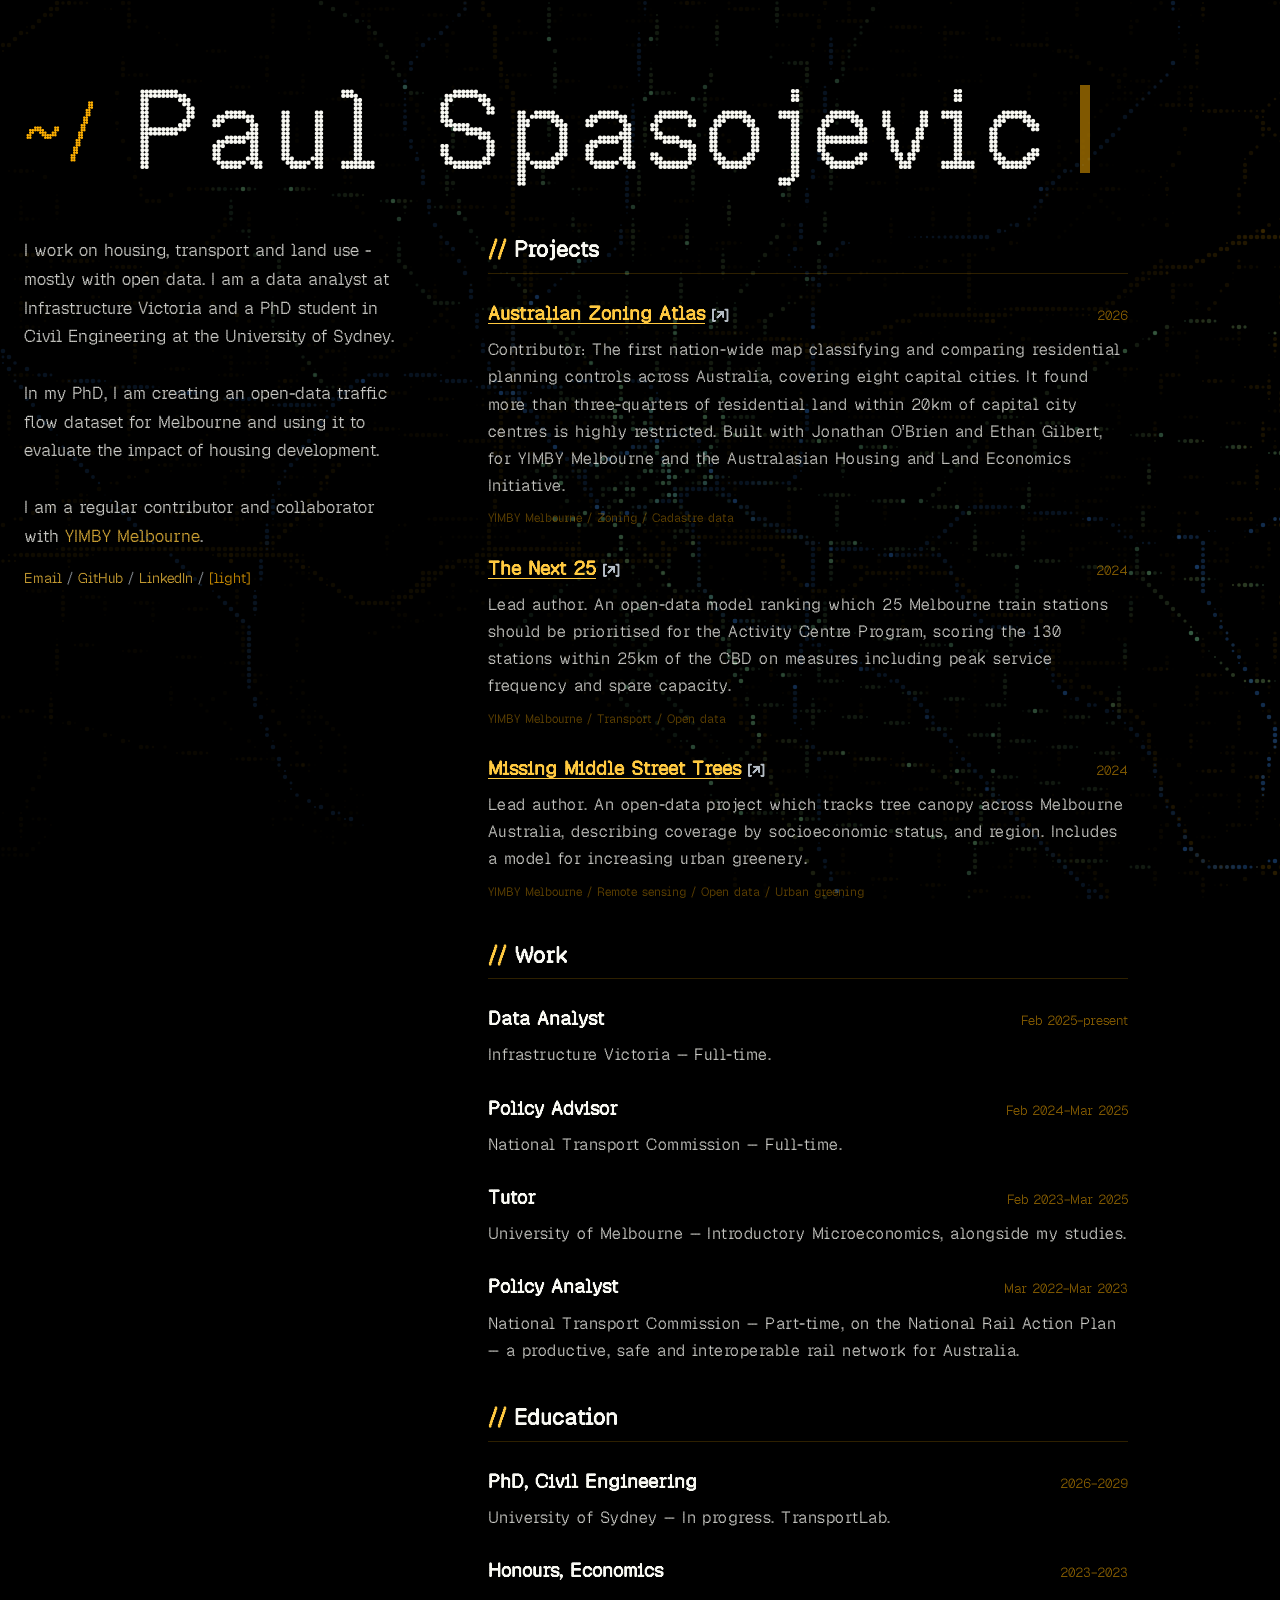
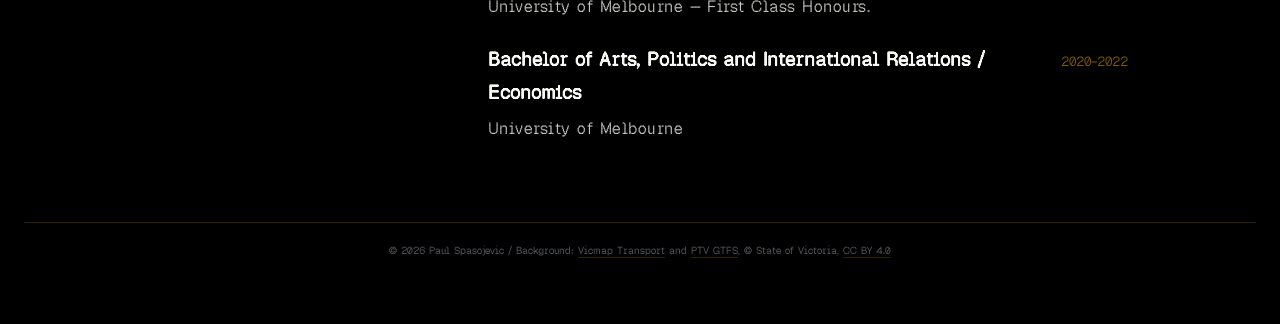
==== map/index.html @ a693e316 "Move the background to a test page at /map Everything the background needs now lives under map/ and " ====
<!DOCTYPE html>
<html lang="en">
<head>
<meta charset="utf-8">
<meta name="viewport" content="width=device-width, initial-scale=1">
<title>Paul Spasojevic — background test</title>

<!-- Not the real site. This is the live page plus the decorative background,
     kept here so it can be tried on other devices without the main site
     carrying it. Keep it out of search results — it's a duplicate of the
     front page and nobody should land on it by accident. -->
<meta name="robots" content="noindex, nofollow">

<!-- Everything relative on this page resolves against the site root, one
     level up, so the shared stylesheet, fonts, scripts and data/*.json are
     the same files the real page uses — no copies to keep in sync. That
     includes the paths INSIDE js/main.js, which is why this tag is here
     rather than a handful of ../ prefixes: fetch("data/jobs.json") in a
     script resolves against the document, not the script.

     The cost: a relative link or an in-page #anchor added below would point
     at the root, not at this directory. There are none, and map-local files
     are written out as map/… to match. -->
<base href="../">

<link rel="preload" href="fonts/geist-mono-variable.woff2" as="font" type="font/woff2" crossorigin>
<link rel="preload" href="fonts/geist-pixel-circle.woff2" as="font" type="font/woff2" crossorigin>
<link rel="stylesheet" href="css/style.css">
<!-- Second sheet, not a fork of the first: everything the background needs
     and nothing the bare site does. Must load after style.css. -->
<link rel="stylesheet" href="map/network.css">
<script>
  // Runs before first paint so a saved theme doesn't flash the wrong one.
  try {
    var saved = localStorage.getItem("theme");
    if (saved) document.documentElement.dataset.theme = saved;
  } catch (e) {}
</script>
</head>
<body>

<!-- Decorative only, hence aria-hidden. Drawn by map/network.js; if that
     script never loads these are empty elements with no layout effect.

     Two canvases on purpose: the map is ~7,000 points and never changes, so
     it's drawn once and left alone, while only the vehicle layer is cleared
     and repainted each frame. -->
<canvas id="network" class="network-layer" aria-hidden="true"></canvas>
<canvas id="network-vehicles" class="network-layer" aria-hidden="true"></canvas>

<main>

  <!-- outside <header> so it can span both grid columns as a banner -->
  <h1>Paul Spasojevic</h1>

  <header>
    <p class="intro">
      I work on housing, transport and land use - mostly with open data. I am a data analyst at Infrastructure Victoria and a PhD student in Civil Engineering at the
      University of Sydney.
      <br />
      <br />
      In my PhD, I am creating an open-data traffic flow dataset for Melbourne and using it to evaluate the impact of housing development.
      <br />
      <br />
      I am a regular contributor and collaborator with
      <a href="https://yimby.melbourne">YIMBY Melbourne</a>.
    </p>
    <ul class="links">
      <li><a href="mailto:paulspasojevic00@gmail.com">Email</a></li>
      <li><a href="https://github.com/paulspasojevic">GitHub</a></li>
      <li><a href="https://www.linkedin.com/in/paul-spasojevic-549167229">LinkedIn</a></li>
      <li><button id="theme-toggle" type="button"></button></li>
    </ul>
  </header>

  <section>
    <h2>Projects</h2>
    <ol class="entries" id="projects"></ol>
  </section>

  <section>
    <h2>Work</h2>
    <ol class="entries" id="jobs"></ol>
  </section>

  <section>
    <h2>Education</h2>
    <ol class="entries" id="education"></ol>
  </section>

</main>

<!-- Direct child of <body> so it's the page's contentinfo landmark rather
     than a generic footer, which it wouldn't be nested inside <main>.

     The data credits are a licence condition, not a courtesy: both sources
     are CC-BY 4.0 and require attribution wherever they're shown. Don't drop
     them without also dropping the background. -->
<footer>
  <p>
    © 2026 Paul Spasojevic
    /
    Background: <a href="https://www.land.vic.gov.au/maps-and-spatial/spatial-data/vicmap-catalogue">Vicmap
    Transport</a> and <a href="https://data.vic.gov.au/dataset/ptv-timetable-and-geographic-information-gtfs">PTV
    GTFS</a>, © State of Victoria,
    <a href="https://creativecommons.org/licenses/by/4.0/">CC BY 4.0</a>
  </p>
</footer>

<script src="js/main.js"></script>
<script src="map/network.js"></script>
</body>
</html>
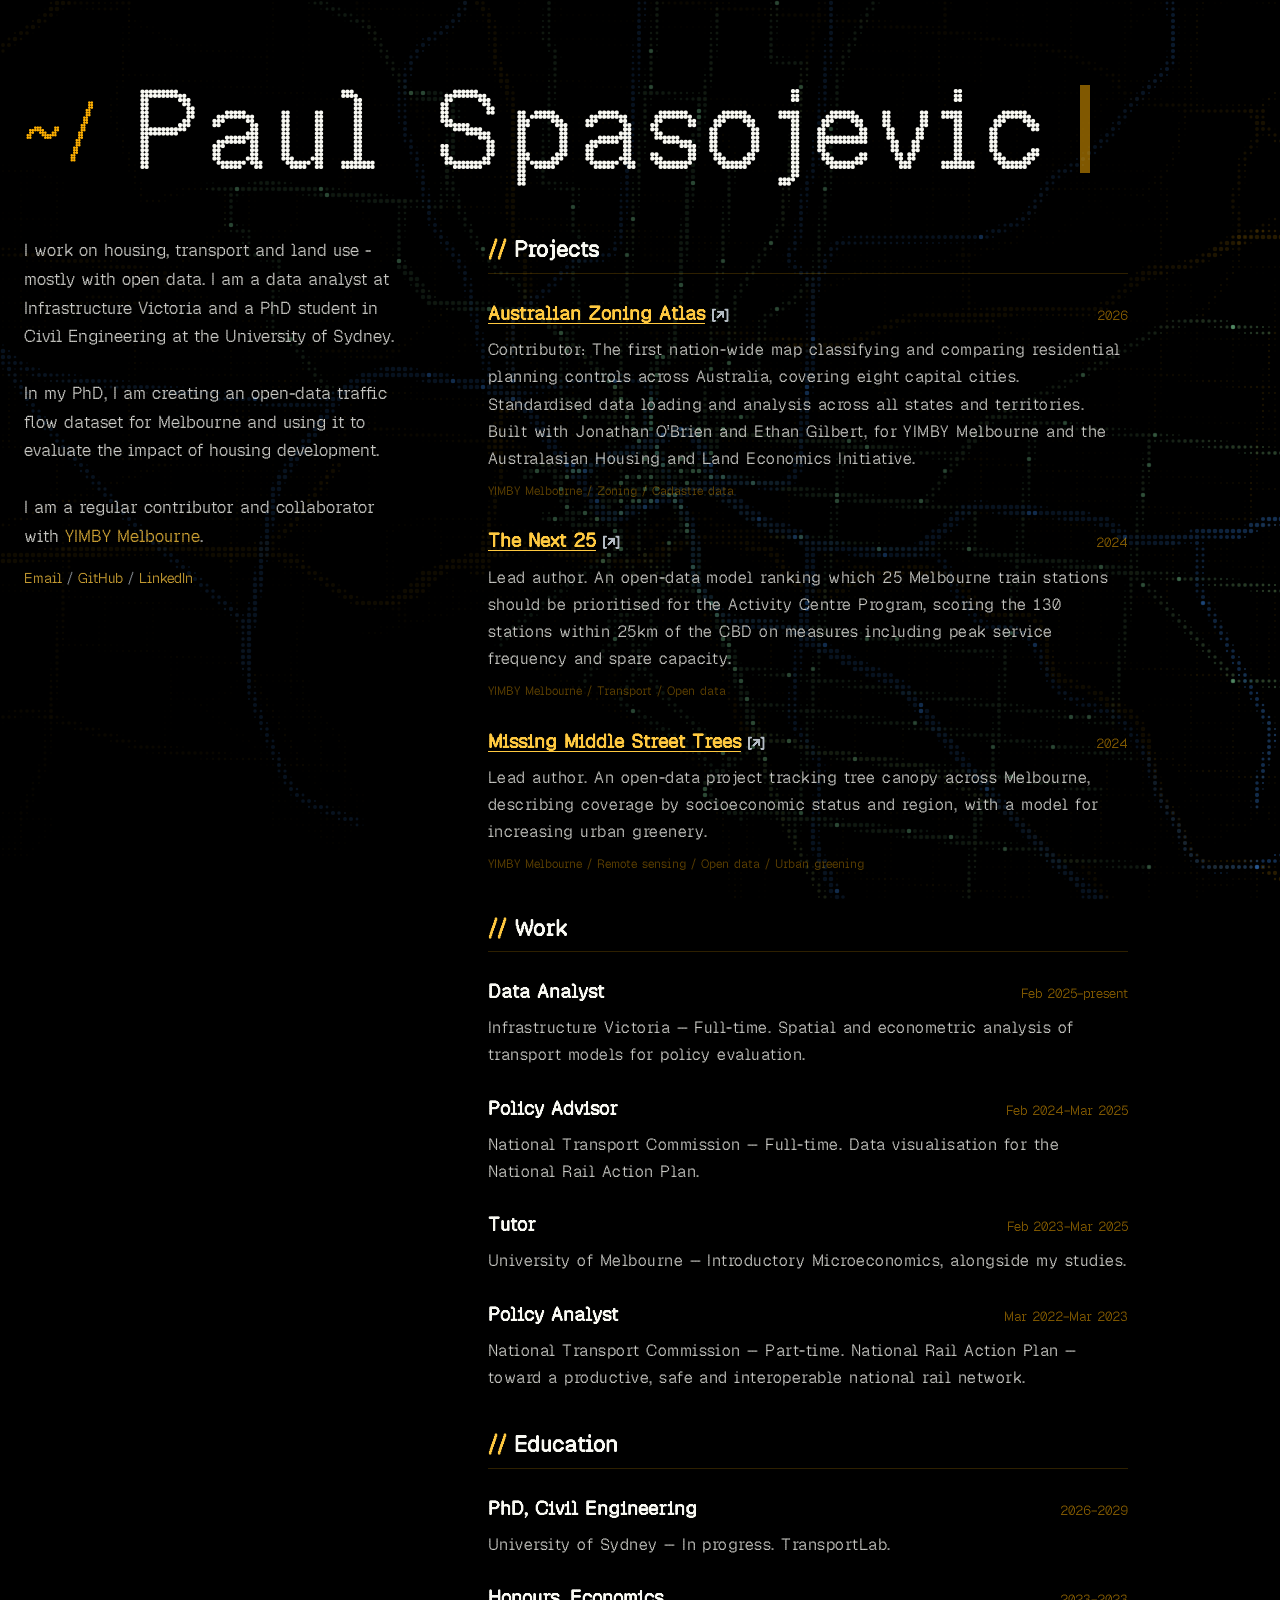
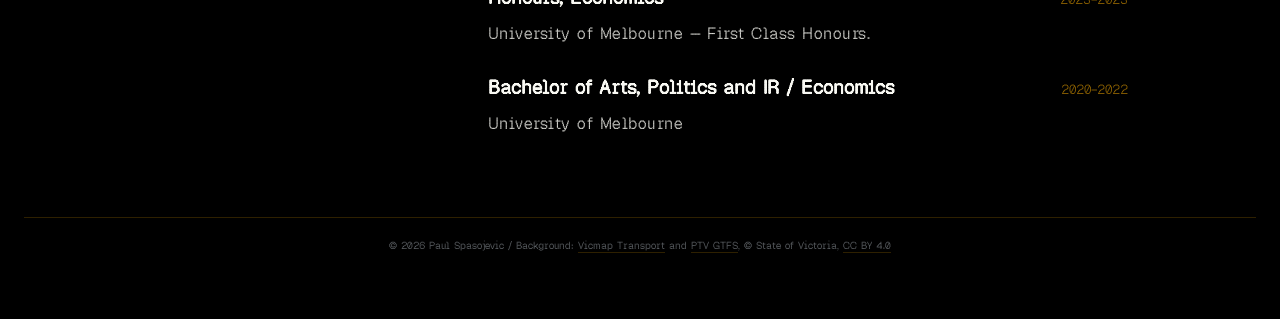
==== commit 5e13c20d: "Drop light mode and the theme toggle Amber is only legible on black. #ffb000 on white is 1.7:1, so l" ====
--- a/map/index.html
+++ b/map/index.html
@@ -29,13 +29,6 @@
 <!-- Second sheet, not a fork of the first: everything the background needs
      and nothing the bare site does. Must load after style.css. -->
 <link rel="stylesheet" href="map/network.css">
-<script>
-  // Runs before first paint so a saved theme doesn't flash the wrong one.
-  try {
-    var saved = localStorage.getItem("theme");
-    if (saved) document.documentElement.dataset.theme = saved;
-  } catch (e) {}
-</script>
 </head>
 <body>
 
@@ -69,7 +62,6 @@
       <li><a href="mailto:paulspasojevic00@gmail.com">Email</a></li>
       <li><a href="https://github.com/paulspasojevic">GitHub</a></li>
       <li><a href="https://www.linkedin.com/in/paul-spasojevic-549167229">LinkedIn</a></li>
-      <li><button id="theme-toggle" type="button"></button></li>
     </ul>
   </header>
 
